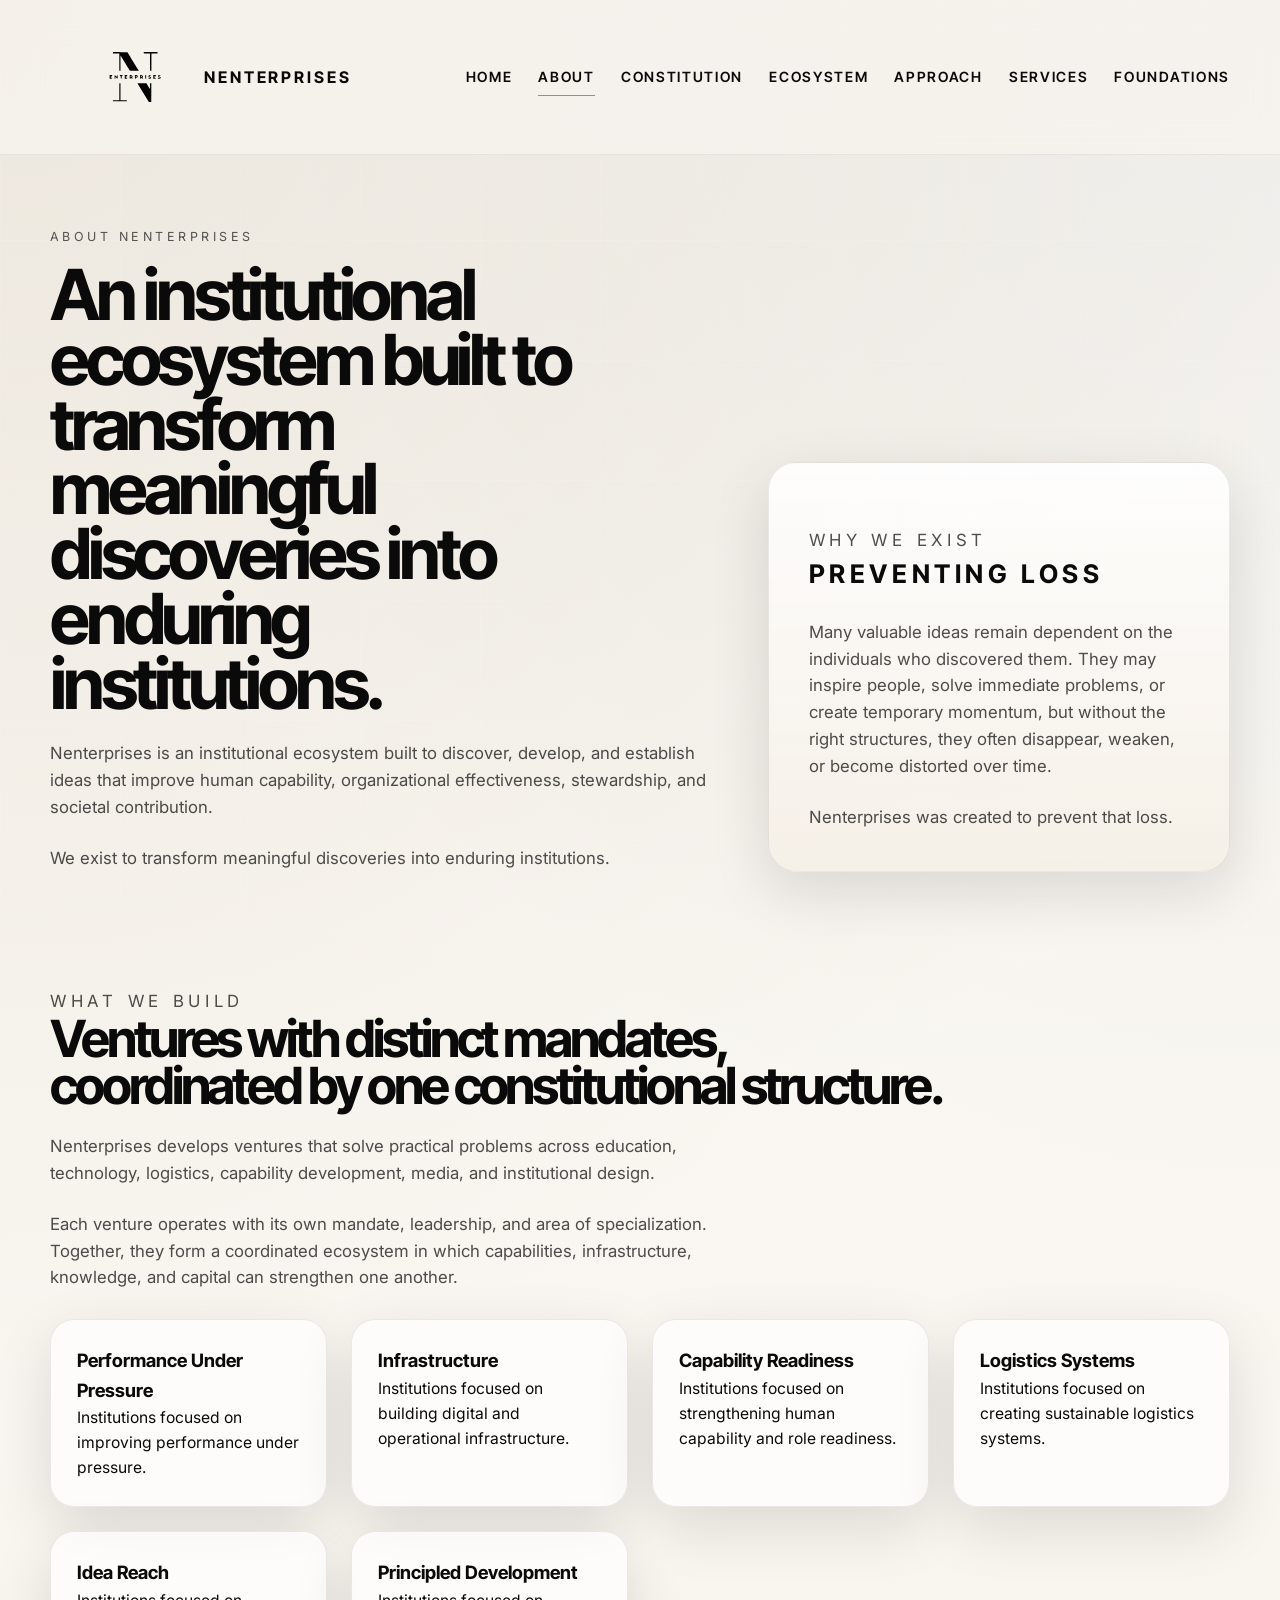
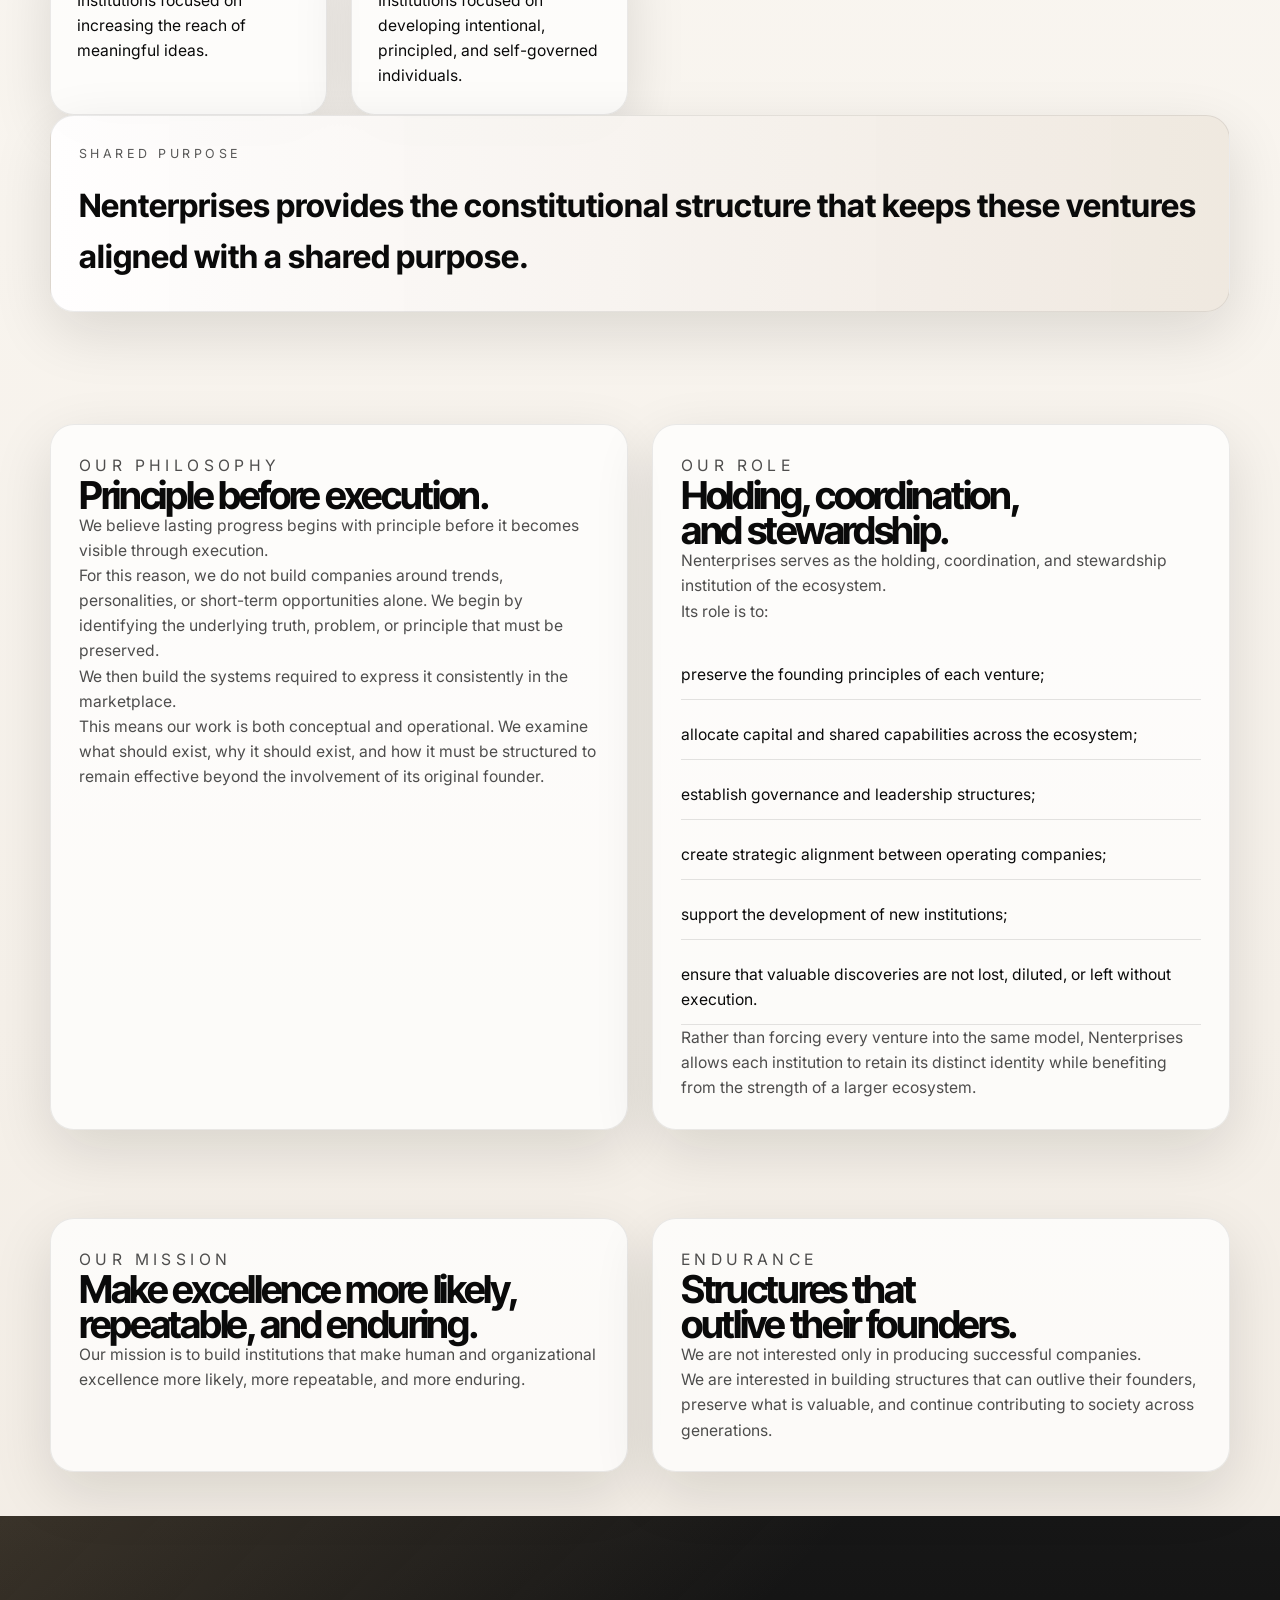
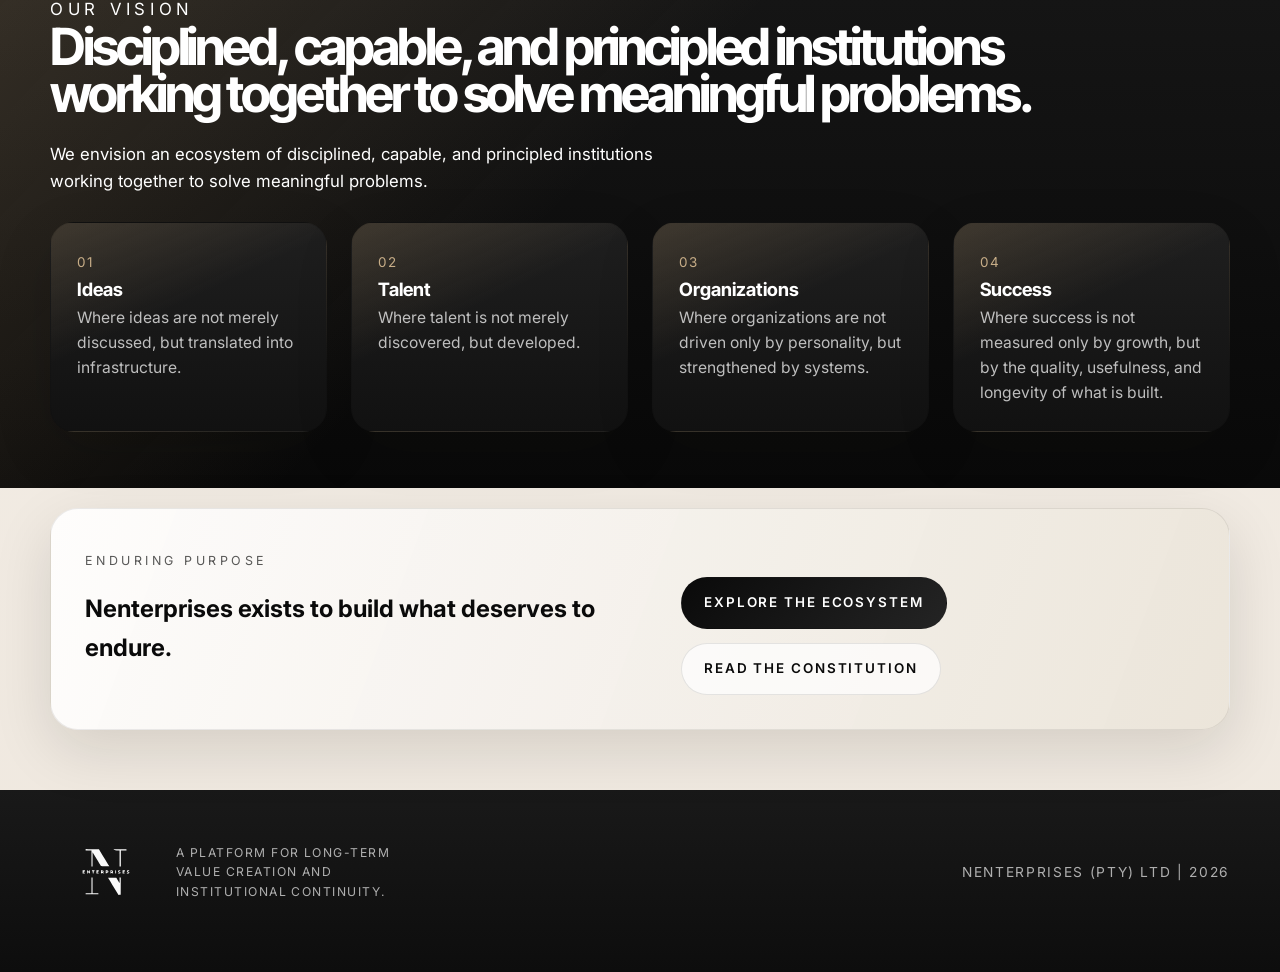
==== about/index.html @ 34edd6f9 "Add About page for Nenterprises" ====
<!DOCTYPE html>
<html lang="en">
<head>
  <meta charset="UTF-8">
  <meta name="viewport" content="width=device-width, initial-scale=1.0">
  <title>About Nenterprises | Building What Deserves to Endure</title>
  <meta
    name="description"
    content="Learn how Nenterprises discovers, develops, and establishes ideas into enduring institutions that strengthen human capability, stewardship, and societal contribution."
  >
  <link rel="canonical" href="https://nenterprises.co.za/about/">
  <link rel="stylesheet" href="../styles.css">
</head>
<body>
  <header class="site-header">
    <div class="container header-shell">
      <a class="brand-lockup" href="../" aria-label="Nenterprises home">
        <img class="brand-mark brand-mark-header" src="../assets/logo-showcase.svg" alt="" aria-hidden="true">
        <span class="brand-wordmark" aria-hidden="true">NENTERPRISES</span>
      </a>

      <button class="nav-toggle" type="button" aria-expanded="false" aria-controls="site-nav" aria-label="Toggle navigation">
        <span></span>
        <span></span>
      </button>

      <nav class="site-nav" id="site-nav" aria-label="Primary">
        <a href="../">Home</a>
        <a aria-current="page" href="./">About</a>
        <a href="../constitution/">Constitution</a>
        <a href="../ecosystem/">Ecosystem</a>
        <a href="../approach/">Approach</a>
        <a href="../services/">Services</a>
        <a href="../documents/">Foundations</a>
      </nav>
    </div>
  </header>

  <main id="main">
    <section class="page-hero">
      <div class="container page-hero-shell">
        <div data-reveal>
          <p class="eyebrow">About Nenterprises</p>
          <h1 class="page-title">An institutional ecosystem built to transform meaningful discoveries into enduring institutions.</h1>
          <p class="page-summary">
            Nenterprises is an institutional ecosystem built to discover, develop, and establish
            ideas that improve human capability, organizational effectiveness, stewardship, and
            societal contribution.
          </p>
          <p class="page-summary">We exist to transform meaningful discoveries into enduring institutions.</p>
        </div>
        <div class="page-aside" data-reveal>
          <p class="panel-label">Why We Exist</p>
          <h2>Preventing loss</h2>
          <p>
            Many valuable ideas remain dependent on the individuals who discovered them. They may
            inspire people, solve immediate problems, or create temporary momentum, but without the
            right structures, they often disappear, weaken, or become distorted over time.
          </p>
          <p>Nenterprises was created to prevent that loss.</p>
        </div>
      </div>
    </section>

    <section class="content-section">
      <div class="container">
        <div class="section-heading" data-reveal>
          <p class="eyebrow">What We Build</p>
          <h2>Ventures with distinct mandates, coordinated by one constitutional structure.</h2>
          <p>
            Nenterprises develops ventures that solve practical problems across education,
            technology, logistics, capability development, media, and institutional design.
          </p>
          <p>
            Each venture operates with its own mandate, leadership, and area of specialization.
            Together, they form a coordinated ecosystem in which capabilities, infrastructure,
            knowledge, and capital can strengthen one another.
          </p>
        </div>

        <div class="feature-grid">
          <article class="feature-card" data-reveal>
            <h3>Performance Under Pressure</h3>
            <p>Institutions focused on improving performance under pressure.</p>
          </article>
          <article class="feature-card" data-reveal>
            <h3>Infrastructure</h3>
            <p>Institutions focused on building digital and operational infrastructure.</p>
          </article>
          <article class="feature-card" data-reveal>
            <h3>Capability Readiness</h3>
            <p>Institutions focused on strengthening human capability and role readiness.</p>
          </article>
          <article class="feature-card" data-reveal>
            <h3>Logistics Systems</h3>
            <p>Institutions focused on creating sustainable logistics systems.</p>
          </article>
          <article class="feature-card" data-reveal>
            <h3>Idea Reach</h3>
            <p>Institutions focused on increasing the reach of meaningful ideas.</p>
          </article>
          <article class="feature-card" data-reveal>
            <h3>Principled Development</h3>
            <p>Institutions focused on developing intentional, principled, and self-governed individuals.</p>
          </article>
        </div>

        <div class="parent-card" data-reveal>
          <p class="parent-label">Shared Purpose</p>
          <h3>Nenterprises provides the constitutional structure that keeps these ventures aligned with a shared purpose.</h3>
        </div>
      </div>
    </section>

    <section class="content-section">
      <div class="container two-column-copy">
        <article class="copy-card" data-reveal>
          <p class="eyebrow">Our Philosophy</p>
          <h2>Principle before execution.</h2>
          <p>
            We believe lasting progress begins with principle before it becomes visible through
            execution.
          </p>
          <p>
            For this reason, we do not build companies around trends, personalities, or short-term
            opportunities alone. We begin by identifying the underlying truth, problem, or
            principle that must be preserved.
          </p>
          <p>We then build the systems required to express it consistently in the marketplace.</p>
          <p>
            This means our work is both conceptual and operational. We examine what should exist,
            why it should exist, and how it must be structured to remain effective beyond the
            involvement of its original founder.
          </p>
        </article>

        <article class="copy-card" data-reveal>
          <p class="eyebrow">Our Role</p>
          <h2>Holding, coordination, and stewardship.</h2>
          <p>Nenterprises serves as the holding, coordination, and stewardship institution of the ecosystem.</p>
          <p>Its role is to:</p>
          <ul class="signal-list">
            <li>preserve the founding principles of each venture;</li>
            <li>allocate capital and shared capabilities across the ecosystem;</li>
            <li>establish governance and leadership structures;</li>
            <li>create strategic alignment between operating companies;</li>
            <li>support the development of new institutions;</li>
            <li>ensure that valuable discoveries are not lost, diluted, or left without execution.</li>
          </ul>
          <p>
            Rather than forcing every venture into the same model, Nenterprises allows each
            institution to retain its distinct identity while benefiting from the strength of a
            larger ecosystem.
          </p>
        </article>
      </div>
    </section>

    <section class="content-section">
      <div class="container two-column-copy">
        <article class="copy-card" data-reveal>
          <p class="eyebrow">Our Mission</p>
          <h2>Make excellence more likely, repeatable, and enduring.</h2>
          <p>
            Our mission is to build institutions that make human and organizational excellence more
            likely, more repeatable, and more enduring.
          </p>
        </article>

        <article class="copy-card" data-reveal>
          <p class="eyebrow">Endurance</p>
          <h2>Structures that outlive their founders.</h2>
          <p>We are not interested only in producing successful companies.</p>
          <p>
            We are interested in building structures that can outlive their founders, preserve what
            is valuable, and continue contributing to society across generations.
          </p>
        </article>
      </div>
    </section>

    <section class="content-section dark-section">
      <div class="container">
        <div class="section-heading light-heading" data-reveal>
          <p class="eyebrow">Our Vision</p>
          <h2>Disciplined, capable, and principled institutions working together to solve meaningful problems.</h2>
          <p>
            We envision an ecosystem of disciplined, capable, and principled institutions working
            together to solve meaningful problems.
          </p>
        </div>

        <div class="timeline-grid">
          <article class="timeline-card" data-reveal>
            <span>01</span>
            <h3>Ideas</h3>
            <p>Where ideas are not merely discussed, but translated into infrastructure.</p>
          </article>
          <article class="timeline-card" data-reveal>
            <span>02</span>
            <h3>Talent</h3>
            <p>Where talent is not merely discovered, but developed.</p>
          </article>
          <article class="timeline-card" data-reveal>
            <span>03</span>
            <h3>Organizations</h3>
            <p>Where organizations are not driven only by personality, but strengthened by systems.</p>
          </article>
          <article class="timeline-card" data-reveal>
            <span>04</span>
            <h3>Success</h3>
            <p>Where success is not measured only by growth, but by the quality, usefulness, and longevity of what is built.</p>
          </article>
        </div>
      </div>
    </section>

    <section class="cta-band">
      <div class="container cta-band-shell" data-reveal>
        <div>
          <p class="eyebrow">Enduring Purpose</p>
          <h2>Nenterprises exists to build what deserves to endure.</h2>
        </div>
        <div class="hero-actions">
          <a class="button button-dark" href="../ecosystem/">Explore the ecosystem</a>
          <a class="button button-light" href="../constitution/">Read the constitution</a>
        </div>
      </div>
    </section>
  </main>

  <footer class="site-footer">
    <div class="container footer-shell">
      <div class="footer-brand">
        <img class="brand-mark footer-mark" src="../assets/logo-showcase.svg" alt="" aria-hidden="true">
        <div>
          <small>A platform for long-term value creation and institutional continuity.</small>
        </div>
      </div>
      <p class="footer-meta">Nenterprises (Pty) Ltd | <span id="year"></span></p>
    </div>
  </footer>

  <script src="../script.js"></script>
</body>
</html>
---- styles.css ----
@import url("https://fonts.googleapis.com/css2?family=Inter:wght@400;500;600;700;800&family=Inter+Tight:wght@500;600;700;800&display=swap");

:root {
  --ink: #0a0a0a;
  --paper: #f8f4ee;
  --stone: #e7e1d6;
  --cloud: #f2ede6;
  --graphite: #242424;
  --bronze: #a78b63;
  --bronze-soft: #c7ad87;
  --line: rgba(10, 10, 10, 0.11);
  --shadow: 0 20px 60px rgba(17, 14, 8, 0.12);
  --max-width: 1180px;
  --radius: 28px;
}

* {
  box-sizing: border-box;
}

html {
  scroll-behavior: smooth;
}

body {
  margin: 0;
  color: var(--ink);
  background:
    radial-gradient(circle at top left, rgba(167, 139, 99, 0.18), transparent 32%),
    radial-gradient(circle at top right, rgba(10, 10, 10, 0.05), transparent 28%),
    linear-gradient(180deg, #fcfbf8 0%, var(--paper) 44%, #efe8df 100%);
  font-family: "Inter", "Segoe UI", sans-serif;
  line-height: 1.6;
}

body::before {
  position: fixed;
  inset: 0;
  background-image:
    linear-gradient(rgba(255, 255, 255, 0.34) 1px, transparent 1px),
    linear-gradient(90deg, rgba(255, 255, 255, 0.28) 1px, transparent 1px);
  background-size: 120px 120px;
  content: "";
  pointer-events: none;
  opacity: 0.35;
  z-index: -1;
}

a {
  color: inherit;
  text-decoration: none;
}

img,
svg {
  display: block;
  max-width: 100%;
}

button {
  font: inherit;
}

.container {
  width: min(calc(100% - 40px), var(--max-width));
  margin: 0 auto;
}

.eyebrow,
.panel-label,
.note-kicker,
.parent-label {
  margin: 0 0 16px;
  color: rgba(10, 10, 10, 0.68);
  font-size: 0.78rem;
  letter-spacing: 0.28em;
  text-transform: uppercase;
}

.site-header {
  position: sticky;
  top: 0;
  z-index: 20;
  padding: 18px 0;
  backdrop-filter: blur(18px);
  background: rgba(248, 244, 238, 0.76);
  border-bottom: 1px solid rgba(10, 10, 10, 0.06);
}

.header-shell {
  display: flex;
  align-items: center;
  justify-content: space-between;
  gap: 24px;
}

.brand-lockup {
  display: inline-flex;
  align-items: center;
  gap: 12px;
  margin-left: 24px;
  min-width: 0;
}

.brand-mark {
  display: block;
  width: 172px;
  height: auto;
  object-fit: contain;
  flex: 0 0 auto;
}

.brand-mark-header {
  width: 118px;
  max-width: min(28vw, 118px);
}

.brand-wordmark {
  font-family: "Inter Tight", "Inter", sans-serif;
  font-size: 1rem;
  font-weight: 700;
  letter-spacing: 0.18em;
  line-height: 1;
  white-space: nowrap;
}

.brand-mark.large {
  width: 186px;
  height: auto;
}

.brand-mark-hero,
.footer-mark {
  filter: brightness(0) invert(1);
}

.brand-mark-hero {
  opacity: 0.96;
}

.nav-toggle {
  display: none;
  place-items: center;
  gap: 6px;
  width: 50px;
  height: 50px;
  padding: 0;
  background: rgba(10, 10, 10, 0.04);
  border: 1px solid rgba(10, 10, 10, 0.09);
  border-radius: 16px;
}

.nav-toggle span {
  display: block;
  width: 18px;
  height: 1.5px;
  background: var(--ink);
  transition: transform 0.25s ease, opacity 0.25s ease;
}

.site-nav {
  display: flex;
  align-items: center;
  gap: 26px;
}

.site-nav a {
  position: relative;
  padding: 8px 0;
  font-family: "Inter Tight", "Inter", sans-serif;
  font-size: 0.88rem;
  font-weight: 600;
  letter-spacing: 0.12em;
  text-transform: uppercase;
}

.site-nav a::after {
  position: absolute;
  right: 0;
  bottom: 0;
  left: 0;
  height: 1px;
  background: var(--bronze);
  transform: scaleX(0);
  transform-origin: left;
  transition: transform 0.25s ease;
  content: "";
}

.site-nav a[aria-current="page"]::after,
.site-nav a:hover::after,
.site-nav a:focus-visible::after {
  transform: scaleX(1);
}

.hero,
.page-hero {
  padding: 72px 0 48px;
}

.hero-grid,
.manifesto-grid,
.split-grid,
.documents-shell,
.page-hero-shell,
.two-column-copy,
.feature-grid,
.principle-grid,
.site-map-grid,
.entity-grid,
.article-grid,
.document-grid,
.timeline-grid {
  display: grid;
  gap: 24px;
}

.hero-grid {
  grid-template-columns: 1.15fr 0.85fr;
  align-items: stretch;
}

.page-hero-shell {
  grid-template-columns: 1.2fr 0.8fr;
  align-items: end;
}

.hero-copy,
.hero-panel-frame,
.manifesto-copy,
.manifesto-notes article,
.standards-column,
.parent-card,
.entity-card,
.document-card,
.page-aside,
.feature-card,
.principle-card,
.map-card,
.copy-card,
.timeline-card,
.article-card,
.not-found-card {
  border: 1px solid rgba(10, 10, 10, 0.08);
  box-shadow: var(--shadow);
}

.hero-copy,
.manifesto-copy,
.page-aside,
.copy-card,
.not-found-card {
  padding: 40px;
  border-radius: var(--radius);
  background: linear-gradient(180deg, rgba(255, 255, 255, 0.88), rgba(245, 239, 230, 0.94));
}

.hero-copy h1,
.section-heading h2,
.manifesto-copy h2,
.standards-column h2,
.documents-shell h2,
.page-title,
.copy-card h2,
.principle-card h2 {
  margin: 0;
  font-family: "Inter Tight", "Inter", sans-serif;
  font-size: clamp(2.35rem, 5.5vw, 4.8rem);
  font-weight: 700;
  line-height: 0.92;
  letter-spacing: -0.06em;
  text-wrap: balance;
}

.page-title {
  max-width: 12ch;
}

.hero-summary,
.section-heading p,
.manifesto-copy p,
.standards-column p,
.documents-shell p,
.page-summary,
.page-aside p,
.copy-card p,
.principle-card p,
.document-card p {
  max-width: 60ch;
  margin: 24px 0 0;
  color: rgba(10, 10, 10, 0.72);
  font-size: 1.05rem;
}

.hero-copy h1 {
  max-width: 9ch;
}

.page-summary {
  max-width: 62ch;
}

.hero-actions {
  display: flex;
  flex-wrap: wrap;
  gap: 14px;
  margin-top: 34px;
}

.button {
  display: inline-flex;
  align-items: center;
  justify-content: center;
  min-height: 52px;
  padding: 0 22px;
  border-radius: 999px;
  border: 1px solid transparent;
  font-size: 0.84rem;
  font-weight: 600;
  letter-spacing: 0.14em;
  text-transform: uppercase;
  transition: transform 0.25s ease, background 0.25s ease, color 0.25s ease, border-color 0.25s ease;
}

.button:hover,
.button:focus-visible {
  transform: translateY(-2px);
}

.button-dark {
  color: #fff;
  background: linear-gradient(135deg, var(--ink), var(--graphite));
}

.button-light {
  color: var(--ink);
  background: rgba(255, 255, 255, 0.7);
  border-color: rgba(10, 10, 10, 0.1);
}

.hero-metrics {
  display: grid;
  grid-template-columns: repeat(3, minmax(0, 1fr));
  gap: 16px;
  margin: 42px 0 0;
}

.hero-metrics div {
  padding-top: 18px;
  border-top: 1px solid rgba(10, 10, 10, 0.12);
}

.hero-metrics dt {
  font-size: 2rem;
  font-weight: 700;
  letter-spacing: -0.04em;
}

.hero-metrics dd {
  margin: 6px 0 0;
  color: rgba(10, 10, 10, 0.66);
  font-size: 0.88rem;
  text-transform: uppercase;
  letter-spacing: 0.12em;
}

.hero-panel-frame,
.dark-section {
  color: #fff;
  background:
    linear-gradient(135deg, rgba(167, 139, 99, 0.24), transparent 46%),
    linear-gradient(180deg, #171717 0%, #090909 100%);
}

.hero-panel-frame {
  position: relative;
  height: 100%;
  padding: 34px;
  border-radius: var(--radius);
  overflow: hidden;
}

.hero-panel-frame .panel-label {
  position: relative;
  z-index: 1;
  display: inline-flex;
  align-items: center;
  padding: 8px 14px;
  border: 1px solid rgba(255, 255, 255, 0.12);
  border-radius: 999px;
  background: rgba(255, 255, 255, 0.06);
  color: rgba(255, 255, 255, 0.78);
  font-size: 0.72rem;
  font-weight: 700;
  letter-spacing: 0.22em;
  backdrop-filter: blur(10px);
}

.hero-panel-frame::before,
.hero-panel-frame::after {
  position: absolute;
  content: "";
  inset: auto -18% -8% auto;
  width: 220px;
  height: 220px;
  border: 1px solid rgba(255, 255, 255, 0.12);
  transform: rotate(28deg);
}

.hero-panel-frame::after {
  inset: 10% auto auto -10%;
  width: 180px;
  height: 180px;
  border-color: rgba(255, 255, 255, 0.08);
}

.hero-panel-mark {
  display: grid;
  gap: 18px;
  align-items: center;
  justify-items: start;
}

.page-aside h2,
.parent-card h3,
.copy-card h2 {
  margin: 0;
}

.page-aside h2 {
  font-family: "Inter Tight", "Inter", sans-serif;
  font-size: 1.6rem;
  font-weight: 700;
  letter-spacing: 0.18em;
  text-transform: uppercase;
}

.hero-panel-copy {
  max-width: 27ch;
}

.hero-panel-copy p,
.panel-principles p,
.dark-section p,
.light-heading p,
.entity-card.dark p,
.entity-card.dark .entity-meta,
.timeline-card p {
  color: rgba(255, 255, 255, 0.72);
}

.panel-principles {
  display: grid;
  gap: 14px;
  margin-top: 28px;
}

.panel-principles article {
  display: grid;
  grid-template-columns: auto 1fr;
  gap: 8px 14px;
  padding: 16px 0;
  border-top: 1px solid rgba(255, 255, 255, 0.12);
}

.panel-principles span,
.map-card span,
.article-card span,
.timeline-card span {
  color: var(--bronze-soft);
  font-size: 0.84rem;
  letter-spacing: 0.18em;
  text-transform: uppercase;
}

.panel-principles h3,
.feature-card h3,
.map-card h3,
.entity-card h3,
.timeline-card h3,
.article-card h3 {
  margin: 0;
  font-family: "Inter Tight", "Inter", sans-serif;
  font-weight: 700;
  font-size: 1.15rem;
}

.panel-principles p,
.manifesto-notes p,
.signal-list li,
.feature-card p,
.map-card p,
.entity-card p,
.copy-card p,
.timeline-card p,
.article-card p {
  margin: 0;
  font-size: 0.98rem;
}

.content-section {
  padding: 44px 0;
}

.dark-section {
  padding: 56px 0;
}

.manifesto-grid {
  grid-template-columns: 1.05fr 0.95fr;
  align-items: start;
}

.manifesto-copy h2 {
  font-size: clamp(2.2rem, 4vw, 3.7rem);
}

.manifesto-notes {
  display: grid;
  gap: 18px;
}

.manifesto-notes article {
  padding: 26px;
  border-radius: 24px;
  background: rgba(255, 255, 255, 0.58);
}

.section-heading {
  margin-bottom: 28px;
}

.section-heading h2 {
  font-size: clamp(2.1rem, 4vw, 4rem);
}

.light-heading h2,
.light-heading p,
.dark-section .eyebrow {
  color: #fff;
}

.black-heading h2,
.black-heading p {
  color: #0a0a0a;
}

.site-map-grid,
.feature-grid {
  grid-template-columns: repeat(4, minmax(0, 1fr));
}

.map-card,
.feature-card,
.article-card,
.timeline-card {
  padding: 26px;
  border-radius: 24px;
  background: rgba(255, 255, 255, 0.7);
}

.map-card {
  transition: transform 0.25s ease, border-color 0.25s ease;
}

.map-card:hover,
.map-card:focus-visible,
.document-card:hover,
.document-card:focus-visible {
  transform: translateY(-4px);
  border-color: rgba(167, 139, 99, 0.34);
}

.split-grid {
  grid-template-columns: repeat(2, minmax(0, 1fr));
}

.standards-column {
  padding: 34px;
  border-radius: var(--radius);
  background: rgba(255, 255, 255, 0.7);
}

.standards-column.positive {
  color: #fff;
  background:
    linear-gradient(160deg, rgba(167, 139, 99, 0.18), transparent 44%),
    linear-gradient(180deg, var(--graphite), #111);
}

.standards-column.positive .eyebrow,
.standards-column.positive p,
.standards-column.positive li,
.standards-column.positive h2 {
  color: inherit;
}

.signal-list {
  display: grid;
  gap: 10px;
  padding: 0;
  margin: 26px 0 0;
  list-style: none;
}

.signal-list li {
  padding: 12px 0;
  border-bottom: 1px solid var(--line);
}

.standards-column.positive .signal-list li {
  border-color: rgba(255, 255, 255, 0.12);
}

.cta-band {
  padding: 20px 0 60px;
}

.cta-band-shell,
.documents-shell {
  display: grid;
  grid-template-columns: 1.05fr 0.95fr;
  gap: 28px;
  align-items: center;
  padding: 34px;
  border-radius: var(--radius);
  background:
    linear-gradient(110deg, rgba(255, 255, 255, 0.9), rgba(235, 228, 217, 0.92));
  border: 1px solid rgba(10, 10, 10, 0.08);
  box-shadow: var(--shadow);
}

.parent-card,
.entity-card,
.copy-card,
.principle-card {
  padding: 28px;
  border-radius: 24px;
  background: rgba(255, 255, 255, 0.72);
}

.parent-card {
  margin-bottom: 24px;
  background: linear-gradient(90deg, rgba(255, 255, 255, 0.9), rgba(238, 231, 222, 0.92));
}

.parent-card h3 {
  font-size: 2rem;
  font-family: "Inter Tight", "Inter", sans-serif;
  font-weight: 700;
}

.entity-grid,
.article-grid {
  grid-template-columns: repeat(3, minmax(0, 1fr));
}

.entity-card.dark,
.article-card.dark,
.timeline-card {
  color: #fff;
  background:
    linear-gradient(155deg, rgba(167, 139, 99, 0.24), transparent 42%),
    linear-gradient(180deg, #1f1f1f, #111111);
}

.entity-meta {
  margin: 0 0 10px;
  color: rgba(10, 10, 10, 0.56);
  font-size: 0.76rem;
  font-weight: 600;
  letter-spacing: 0.16em;
  text-transform: uppercase;
}

.entity-link {
  display: inline-flex;
  margin-top: 14px;
  font-size: 0.78rem;
  font-weight: 600;
  letter-spacing: 0.12em;
  text-transform: uppercase;
  padding-bottom: 2px;
  border-bottom: 1px solid currentColor;
}

.entity-card.dark .entity-link {
  color: rgba(255, 255, 255, 0.88);
}

.two-column-copy,
.principle-grid {
  grid-template-columns: repeat(2, minmax(0, 1fr));
}

.principle-card h2,
.copy-card h2 {
  font-size: clamp(1.9rem, 3vw, 3rem);
}

.document-grid {
  grid-template-columns: repeat(2, minmax(0, 1fr));
}

.document-card {
  padding: 26px;
  border-radius: 22px;
  background: rgba(255, 255, 255, 0.8);
  transition: transform 0.25s ease, border-color 0.25s ease;
}

.document-card span {
  display: block;
  margin-bottom: 8px;
  color: rgba(10, 10, 10, 0.56);
  font-size: 0.72rem;
  letter-spacing: 0.2em;
  text-transform: uppercase;
}

.document-card strong {
  display: block;
  font-size: 1rem;
}

.section-actions {
  margin-top: 26px;
}

.studio-page {
  padding-top: 16px;
}

.studio-shell {
  display: grid;
  grid-template-columns: 360px minmax(0, 1fr);
  gap: 24px;
  align-items: start;
}

.studio-sidebar,
.studio-workspace {
  display: grid;
  gap: 24px;
}

.studio-panel {
  padding: 28px;
  border-radius: 24px;
  border: 1px solid rgba(10, 10, 10, 0.08);
  background: rgba(255, 255, 255, 0.78);
  box-shadow: var(--shadow);
}

.studio-panel-head {
  margin-bottom: 20px;
}

.studio-panel-head h2 {
  margin: 0;
  font-family: "Inter Tight", "Inter", sans-serif;
  font-size: 1.35rem;
  font-weight: 700;
}

.studio-field-grid,
.studio-field-grid.compact {
  display: grid;
  gap: 14px;
}

.studio-field-grid.compact {
  grid-template-columns: repeat(2, minmax(0, 1fr));
}

.studio-field {
  display: grid;
  gap: 8px;
}

.studio-field span {
  font-size: 0.74rem;
  font-weight: 700;
  letter-spacing: 0.16em;
  text-transform: uppercase;
  color: rgba(10, 10, 10, 0.62);
}

.studio-field input,
.studio-field textarea {
  width: 100%;
  padding: 14px 16px;
  border: 1px solid rgba(10, 10, 10, 0.12);
  border-radius: 16px;
  background: rgba(250, 247, 242, 0.95);
  color: var(--ink);
  font: inherit;
  resize: vertical;
}

.studio-field input:focus,
.studio-field textarea:focus,
.rich-editor:focus {
  outline: 2px solid rgba(167, 139, 99, 0.45);
  outline-offset: 2px;
}

.studio-actions {
  display: flex;
  flex-wrap: wrap;
  gap: 12px;
}

.share-link-row {
  margin-bottom: 14px;
}

.share-field input[readonly] {
  color: rgba(10, 10, 10, 0.66);
}

.studio-status {
  min-height: 1.3em;
  margin: 0 0 14px;
  color: rgba(10, 10, 10, 0.58);
  font-size: 0.86rem;
}

.studio-mode-banner {
  display: none;
  border-bottom: 1px solid rgba(10, 10, 10, 0.08);
  background: rgba(10, 10, 10, 0.92);
  color: #fff;
}

.studio-mode-banner-shell {
  display: flex;
  align-items: center;
  justify-content: space-between;
  gap: 16px;
  padding: 12px 0;
}

.studio-mode-banner p {
  margin: 0;
  font-size: 0.8rem;
  font-weight: 700;
  letter-spacing: 0.16em;
  text-transform: uppercase;
}

.studio-action {
  min-height: 48px;
}

.editor-toolbar {
  display: flex;
  flex-wrap: wrap;
  gap: 10px;
  margin-bottom: 16px;
}

.toolbar-button {
  min-height: 40px;
  padding: 0 14px;
  border: 1px solid rgba(10, 10, 10, 0.12);
  border-radius: 999px;
  background: rgba(255, 255, 255, 0.88);
  font-size: 0.8rem;
  font-weight: 600;
  letter-spacing: 0.08em;
  text-transform: uppercase;
  cursor: pointer;
}

.toolbar-button:hover,
.toolbar-button:focus-visible {
  border-color: rgba(167, 139, 99, 0.45);
}

.rich-editor {
  min-height: 420px;
  padding: 22px;
  border: 1px solid rgba(10, 10, 10, 0.12);
  border-radius: 20px;
  background: linear-gradient(180deg, rgba(255, 255, 255, 0.95), rgba(247, 242, 235, 0.92));
  overflow: auto;
}

.rich-editor:empty::before {
  content: "Paste HTML or write content here...";
  color: rgba(10, 10, 10, 0.4);
}

.studio-preview-shell {
  padding: 18px;
  border-radius: 24px;
  background:
    linear-gradient(180deg, rgba(17, 17, 17, 0.04), transparent 24%),
    linear-gradient(180deg, rgba(255, 255, 255, 0.92), rgba(241, 234, 224, 0.96));
  border: 1px solid rgba(10, 10, 10, 0.08);
}

.preview-actions {
  margin-bottom: 16px;
}

.doc-preview {
  width: min(100%, 840px);
  min-height: 1080px;
  margin: 0 auto;
  padding: 54px 56px 42px;
  background: #fffdf9;
  color: var(--ink);
  border-radius: 8px;
  box-shadow: 0 26px 60px rgba(13, 11, 8, 0.12);
}

.doc-preview-header,
.doc-preview-intro,
.doc-preview-footer {
  display: grid;
  gap: 18px;
}

.doc-preview-header {
  grid-template-columns: minmax(0, 1fr) auto;
  align-items: start;
  padding-bottom: 26px;
  border-bottom: 1px solid rgba(10, 10, 10, 0.1);
}

.doc-preview-logo {
  width: 220px;
  max-width: 100%;
}

.doc-preview-meta {
  display: grid;
  gap: 4px;
  justify-items: end;
}

.doc-preview-meta p,
.doc-preview-kicker,
.doc-preview-footer p {
  margin: 0;
  font-size: 0.72rem;
  font-weight: 700;
  letter-spacing: 0.18em;
  text-transform: uppercase;
}

.doc-preview-kicker {
  color: rgba(10, 10, 10, 0.56);
}

.doc-preview-intro {
  padding: 34px 0 22px;
}

.doc-preview-title {
  margin: 0;
  font-family: "Inter Tight", "Inter", sans-serif;
  font-size: clamp(2.4rem, 4vw, 3.6rem);
  font-weight: 700;
  line-height: 0.95;
  letter-spacing: -0.06em;
}

.doc-preview-subtitle {
  margin: 0;
  max-width: 58ch;
  color: rgba(10, 10, 10, 0.72);
  font-size: 1.05rem;
}

.doc-preview-body {
  padding: 12px 0 34px;
}

.doc-preview-footer {
  padding-top: 20px;
  border-top: 1px solid rgba(10, 10, 10, 0.1);
}

body.studio-preview-mode .page-hero,
body.studio-preview-mode .studio-sidebar,
body.studio-preview-mode .studio-workspace > .studio-panel:first-child,
body.studio-preview-mode .preview-actions,
body.studio-preview-mode .share-link-row,
body.studio-preview-mode .studio-status {
  display: none;
}

body.studio-preview-mode .studio-mode-banner {
  display: block;
}

body.studio-preview-mode .studio-shell {
  grid-template-columns: 1fr;
}

body.studio-preview-mode .studio-panel,
body.studio-preview-mode .studio-preview-shell {
  padding: 0;
  border: 0;
  box-shadow: none;
  background: transparent;
}

body.studio-preview-mode .doc-preview {
  min-height: auto;
}

.nenterprises-prose,
.rich-editor {
  color: var(--ink);
}

.nenterprises-prose h1,
.nenterprises-prose h2,
.nenterprises-prose h3,
.rich-editor h1,
.rich-editor h2,
.rich-editor h3 {
  margin: 1.1em 0 0.45em;
  font-family: "Inter Tight", "Inter", sans-serif;
  font-weight: 700;
  line-height: 0.98;
  letter-spacing: -0.04em;
}

.nenterprises-prose h1,
.rich-editor h1 {
  font-size: 2.1rem;
}

.nenterprises-prose h2,
.rich-editor h2 {
  font-size: 1.55rem;
}

.nenterprises-prose h3,
.rich-editor h3 {
  font-size: 1.2rem;
}

.nenterprises-prose p,
.nenterprises-prose li,
.nenterprises-prose blockquote,
.rich-editor p,
.rich-editor li,
.rich-editor blockquote {
  font-size: 1rem;
  line-height: 1.8;
}

.nenterprises-prose p,
.rich-editor p {
  margin: 0 0 1rem;
}

.nenterprises-prose ul,
.nenterprises-prose ol,
.rich-editor ul,
.rich-editor ol {
  margin: 0 0 1rem;
  padding-left: 1.4rem;
}

.nenterprises-prose blockquote,
.rich-editor blockquote {
  margin: 1.5rem 0;
  padding: 0.25rem 0 0.25rem 1.2rem;
  border-left: 2px solid var(--bronze);
  color: rgba(10, 10, 10, 0.72);
}

.nenterprises-prose a,
.rich-editor a {
  color: inherit;
  text-decoration: underline;
  text-decoration-color: rgba(167, 139, 99, 0.7);
  text-underline-offset: 3px;
}

.ecosystem-map {
  display: grid;
  gap: 20px;
}

.map-parent-node,
.map-lane {
  position: relative;
  padding: 24px;
  border-radius: 22px;
  border: 1px solid rgba(10, 10, 10, 0.1);
  box-shadow: var(--shadow);
}

.map-parent-node {
  background: linear-gradient(90deg, rgba(255, 255, 255, 0.9), rgba(238, 231, 222, 0.92));
}

.map-parent-node::after {
  content: "";
  position: absolute;
  left: 50%;
  bottom: -20px;
  width: 1px;
  height: 20px;
  background: rgba(10, 10, 10, 0.18);
}

.map-lanes {
  display: grid;
  grid-template-columns: repeat(2, minmax(0, 1fr));
  gap: 20px;
}

.map-lane {
  background: rgba(255, 255, 255, 0.78);
}

.map-lane::before {
  content: "";
  position: absolute;
  top: -20px;
  left: 50%;
  width: 1px;
  height: 20px;
  background: rgba(10, 10, 10, 0.18);
}

.map-lane-dark {
  color: #fff;
  background:
    linear-gradient(155deg, rgba(167, 139, 99, 0.24), transparent 42%),
    linear-gradient(180deg, #1f1f1f, #111111);
}

.map-lane-dark .map-node-label,
.map-lane-dark li {
  color: rgba(255, 255, 255, 0.8);
}

.map-node-label {
  margin: 0 0 10px;
  font-size: 0.72rem;
  font-weight: 600;
  letter-spacing: 0.16em;
  text-transform: uppercase;
  color: rgba(10, 10, 10, 0.56);
}

.map-parent-node h3,
.map-lane h3 {
  margin: 0;
  font-family: "Inter Tight", "Inter", sans-serif;
  font-size: 1.25rem;
  font-weight: 700;
}

.map-parent-node p {
  margin: 10px 0 0;
  color: rgba(10, 10, 10, 0.72);
}

.map-lane ul {
  margin: 0;
  padding-left: 18px;
  display: grid;
  gap: 8px;
}

.timeline-grid {
  grid-template-columns: repeat(4, minmax(0, 1fr));
}

.not-found-shell {
  min-height: 100vh;
  display: grid;
  place-items: center;
  padding: 32px 20px;
}

.not-found-card {
  width: min(100%, 760px);
}

.site-footer {
  padding: 28px 0 46px;
  color: #fff;
  background: linear-gradient(180deg, #191919, #0d0d0d);
}

.footer-shell {
  display: flex;
  align-items: center;
  justify-content: space-between;
  gap: 24px;
}

.footer-brand {
  display: flex;
  align-items: center;
  gap: 18px;
}

.footer-mark {
  width: 108px;
  opacity: 0.98;
}

.footer-brand small {
  display: block;
  max-width: 28ch;
  color: rgba(255, 255, 255, 0.66);
  font-size: 0.76rem;
  letter-spacing: 0.12em;
  text-transform: uppercase;
}

.footer-meta {
  color: rgba(255, 255, 255, 0.66);
  font-size: 0.86rem;
  letter-spacing: 0.12em;
  text-transform: uppercase;
}

[data-reveal] {
  opacity: 0;
  transform: translateY(24px);
  transition: opacity 0.7s ease, transform 0.7s ease;
}

[data-reveal].is-visible {
  opacity: 1;
  transform: translateY(0);
}

@media (max-width: 1080px) {
  .hero-grid,
  .manifesto-grid,
  .page-hero-shell,
  .cta-band-shell,
  .documents-shell,
  .studio-shell,
  .split-grid,
  .two-column-copy,
  .principle-grid {
    grid-template-columns: 1fr;
  }

  .site-map-grid,
  .feature-grid,
  .entity-grid,
  .article-grid,
  .timeline-grid,
  .map-lanes {
    grid-template-columns: repeat(2, minmax(0, 1fr));
  }

  .studio-sidebar {
    grid-template-columns: repeat(2, minmax(0, 1fr));
    align-items: start;
  }
}

@media (max-width: 800px) {
  .brand-lockup {
    gap: 8px;
    margin-left: 0;
  }

  .site-header {
    padding: 14px 0;
  }

  .nav-toggle {
    display: inline-grid;
  }

  .site-nav {
    position: absolute;
    top: calc(100% + 12px);
    right: 20px;
    left: 20px;
    flex-direction: column;
    align-items: flex-start;
    gap: 16px;
    padding: 22px;
    border-radius: 22px;
    background: rgba(248, 244, 238, 0.96);
    border: 1px solid rgba(10, 10, 10, 0.08);
    box-shadow: var(--shadow);
    opacity: 0;
    pointer-events: none;
    transform: translateY(-8px);
    transition: opacity 0.25s ease, transform 0.25s ease;
  }

  .site-header[data-open="true"] .site-nav {
    opacity: 1;
    pointer-events: auto;
    transform: translateY(0);
  }

  .site-header[data-open="true"] .nav-toggle span:first-child {
    transform: translateY(3.8px) rotate(45deg);
  }

  .site-header[data-open="true"] .nav-toggle span:last-child {
    transform: translateY(-3.8px) rotate(-45deg);
  }

  .hero-copy,
  .hero-panel-frame,
  .manifesto-copy,
  .standards-column,
  .page-aside,
  .copy-card,
  .principle-card,
  .not-found-card,
  .studio-panel,
  .cta-band-shell,
  .documents-shell {
    padding: 28px;
  }

  .hero-copy h1,
  .section-heading h2,
  .manifesto-copy h2,
  .standards-column h2,
  .documents-shell h2,
  .page-title,
  .copy-card h2,
  .principle-card h2 {
    font-size: clamp(2.15rem, 10vw, 3.25rem);
  }

  .brand-mark {
    width: 132px;
  }

  .brand-mark-header {
    width: min(31vw, 92px);
  }

  .brand-wordmark {
    font-size: 0.82rem;
    letter-spacing: 0.15em;
  }

  .brand-mark.large {
    width: 146px;
  }

  .site-map-grid,
  .feature-grid,
  .entity-grid,
  .article-grid,
  .document-grid,
  .timeline-grid,
  .map-lanes,
  .studio-sidebar,
  .studio-field-grid.compact {
    grid-template-columns: 1fr;
  }

  .map-parent-node::after,
  .map-lane::before {
    display: none;
  }

  .hero-metrics {
    grid-template-columns: 1fr;
  }

  .footer-shell,
  .footer-brand {
    flex-direction: column;
    align-items: flex-start;
  }

  .studio-mode-banner-shell {
    flex-direction: column;
    align-items: flex-start;
  }

  .doc-preview {
    min-height: auto;
    padding: 34px 24px 28px;
  }

  .doc-preview-header {
    grid-template-columns: 1fr;
    justify-items: start;
  }

  .doc-preview-meta {
    justify-items: start;
  }
}

@media (prefers-reduced-motion: reduce) {
  html {
    scroll-behavior: auto;
  }

  *,
  *::before,
  *::after {
    animation: none !important;
    transition: none !important;
  }

  [data-reveal] {
    opacity: 1;
    transform: none;
  }
}

@media print {
  body {
    background: #fff;
  }

  body::before,
  .site-header,
  .site-footer,
  .page-hero,
  .studio-sidebar,
  .editor-toolbar,
  .preview-actions,
  .studio-panel-head,
  .panel-label,
  .eyebrow {
    display: none !important;
  }

  .studio-page,
  .content-section {
    padding: 0 !important;
  }

  .studio-shell,
  .studio-workspace,
  .studio-panel,
  .studio-preview-shell {
    display: block !important;
    padding: 0 !important;
    margin: 0 !important;
    border: 0 !important;
    box-shadow: none !important;
    background: #fff !important;
  }

  .doc-preview {
    width: 100%;
    min-height: auto;
    padding: 0;
    box-shadow: none;
    border-radius: 0;
    background: #fff;
  }
}
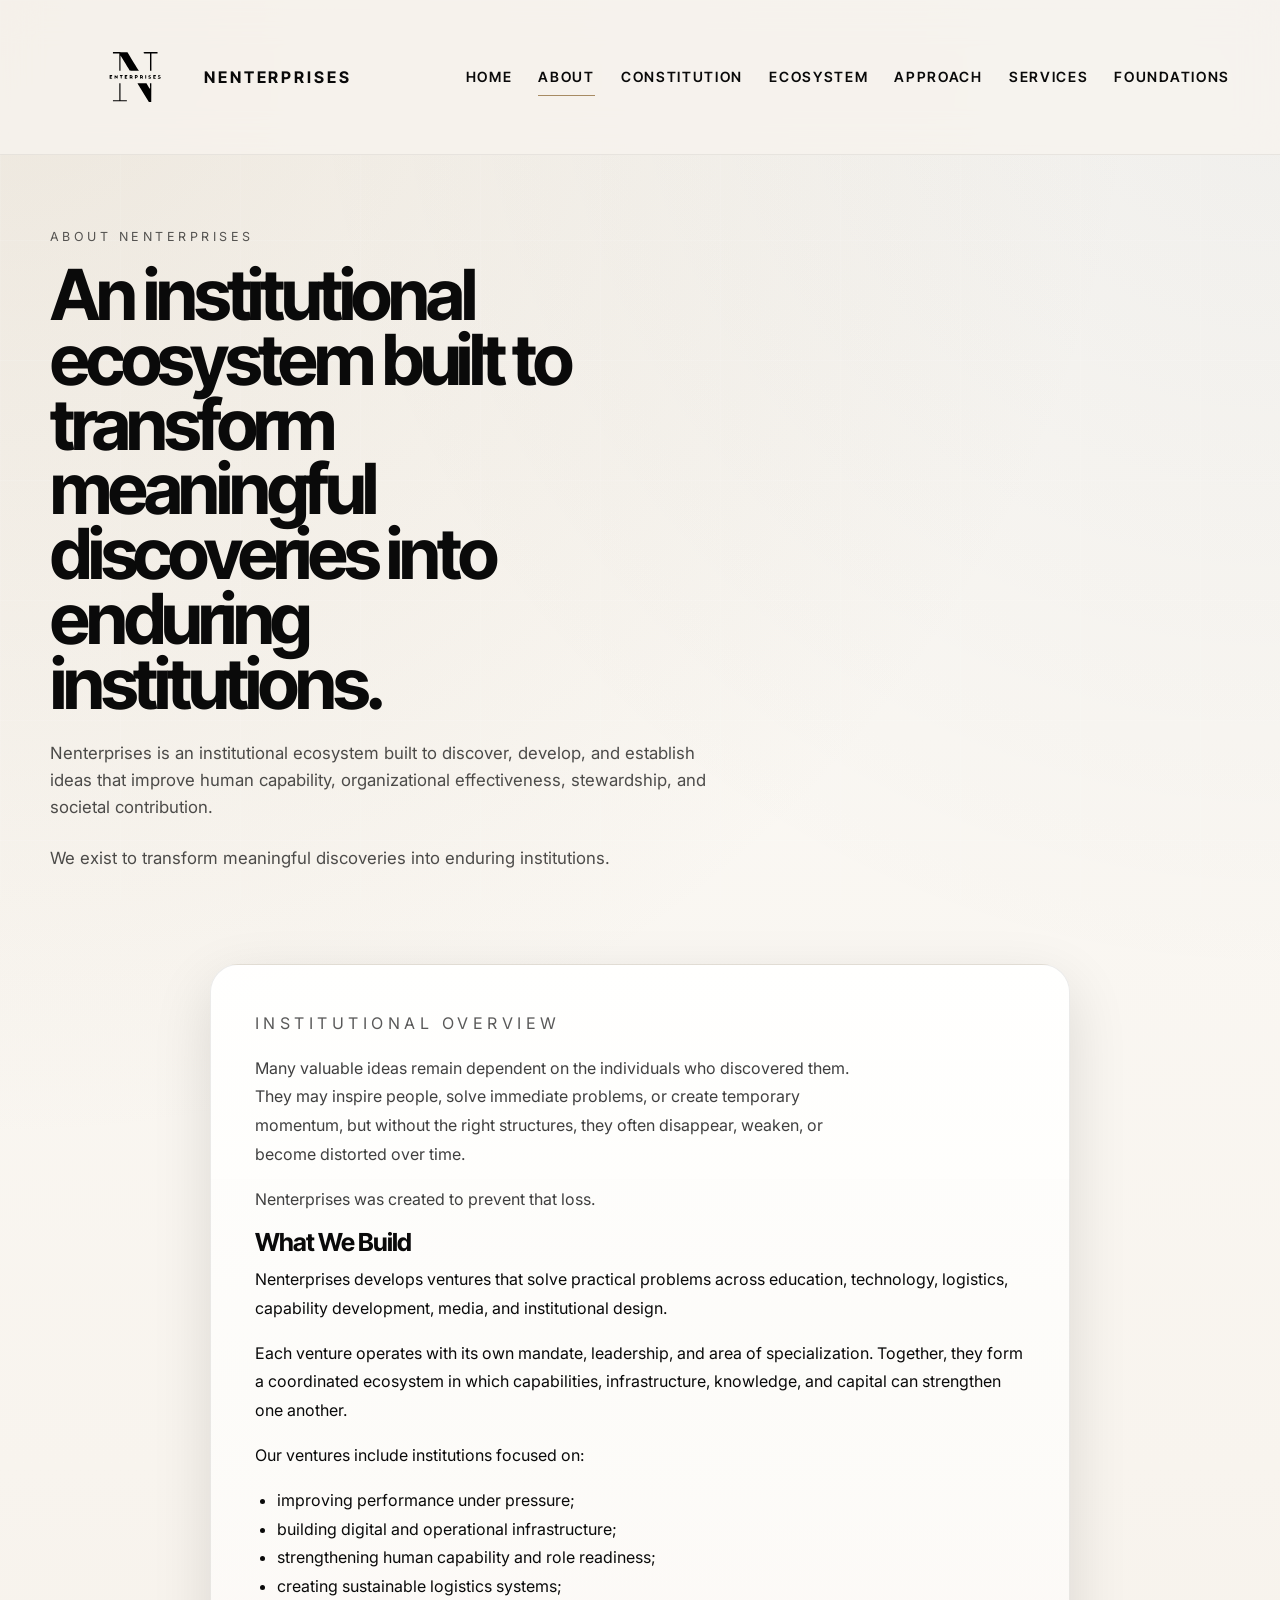
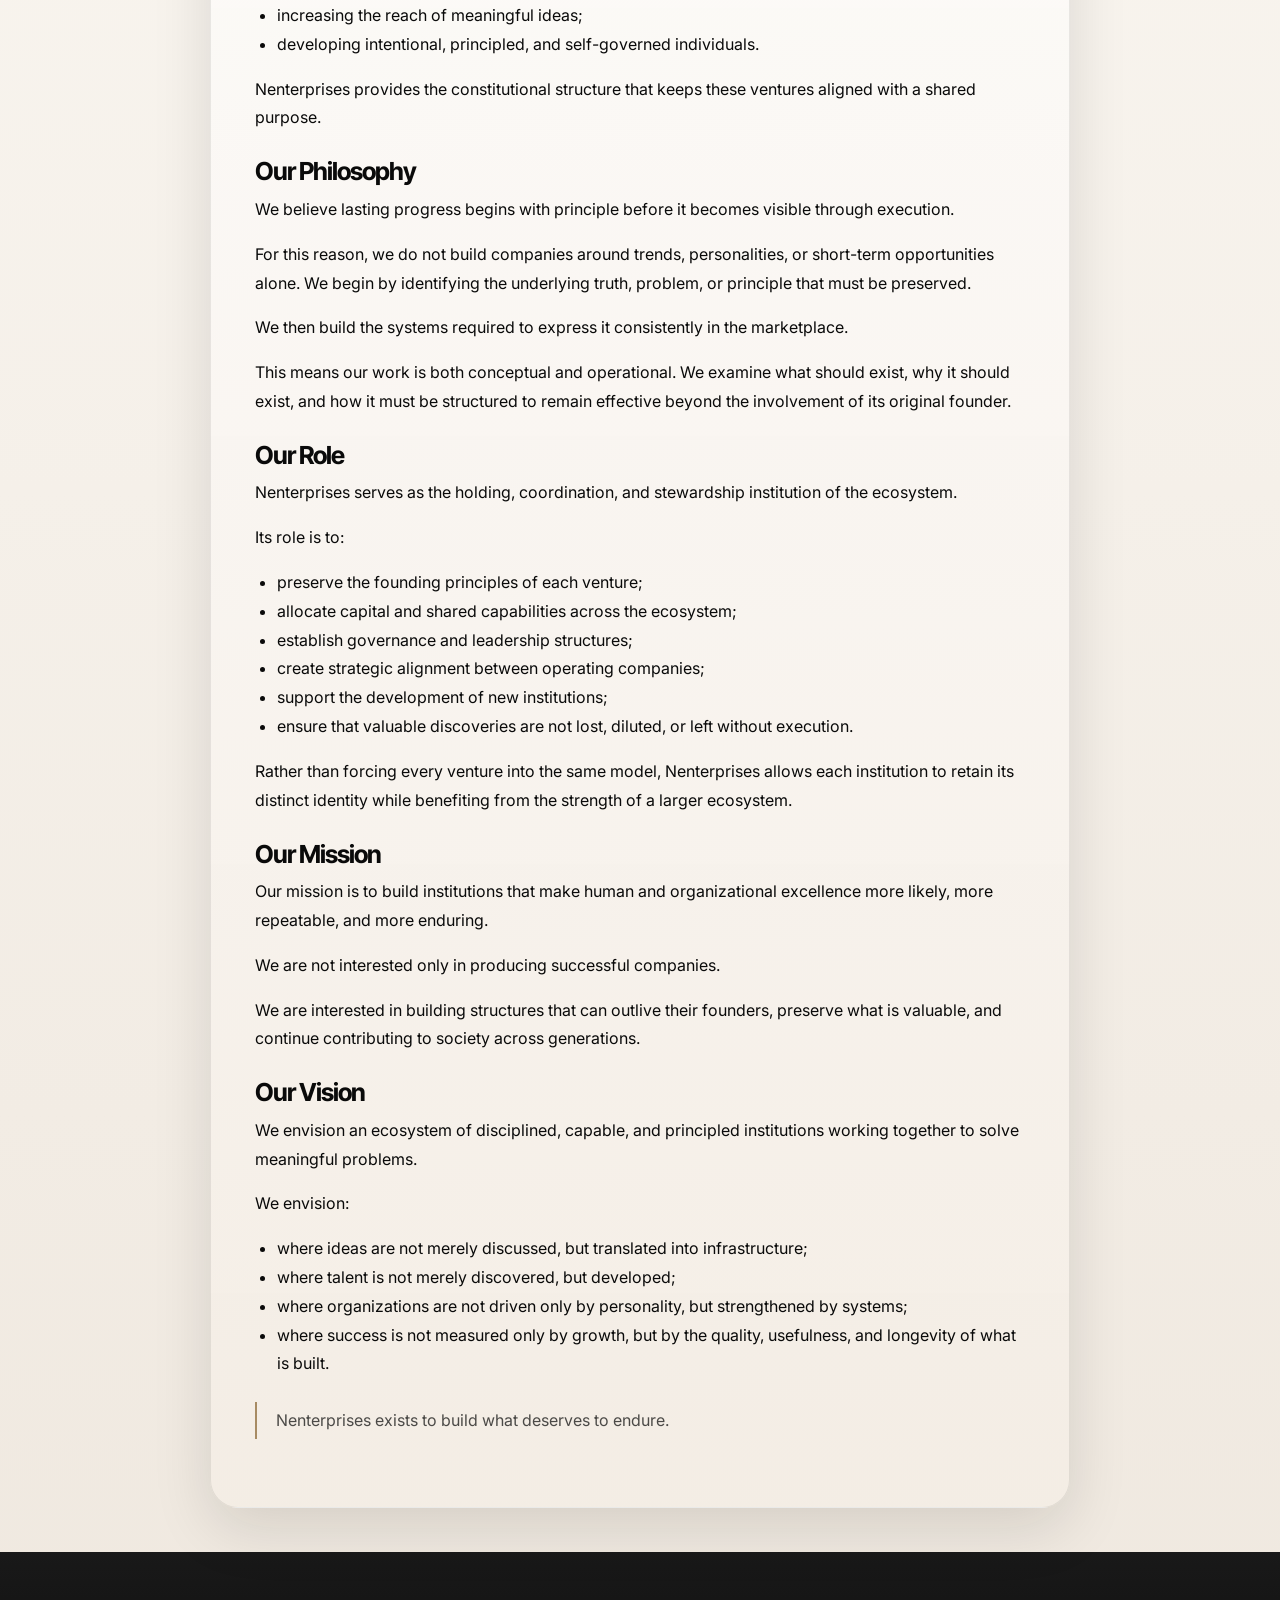
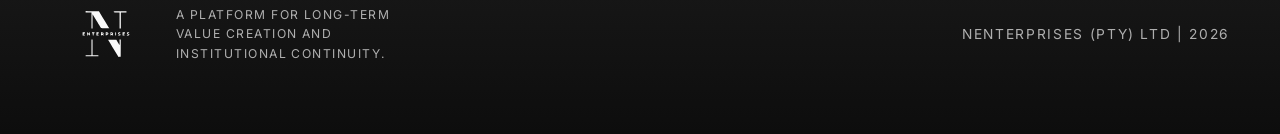
==== commit 89c46408: "Refine About page into long-form document" ====
--- a/about/index.html
+++ b/about/index.html
@@ -38,7 +38,7 @@
 
   <main id="main">
     <section class="page-hero">
-      <div class="container page-hero-shell">
+      <div class="container">
         <div data-reveal>
           <p class="eyebrow">About Nenterprises</p>
           <h1 class="page-title">An institutional ecosystem built to transform meaningful discoveries into enduring institutions.</h1>
@@ -49,24 +49,21 @@
           </p>
           <p class="page-summary">We exist to transform meaningful discoveries into enduring institutions.</p>
         </div>
-        <div class="page-aside" data-reveal>
-          <p class="panel-label">Why We Exist</p>
-          <h2>Preventing loss</h2>
-          <p>
-            Many valuable ideas remain dependent on the individuals who discovered them. They may
-            inspire people, solve immediate problems, or create temporary momentum, but without the
-            right structures, they often disappear, weaken, or become distorted over time.
-          </p>
-          <p>Nenterprises was created to prevent that loss.</p>
-        </div>
       </div>
     </section>
 
     <section class="content-section">
       <div class="container">
-        <div class="section-heading" data-reveal>
-          <p class="eyebrow">What We Build</p>
-          <h2>Ventures with distinct mandates, coordinated by one constitutional structure.</h2>
+        <article class="about-document nenterprises-prose" data-reveal>
+          <p class="eyebrow">Institutional Overview</p>
+          <p class="about-document-lead">
+            Many valuable ideas remain dependent on the individuals who discovered them. They may
+            inspire people, solve immediate problems, or create temporary momentum, but without the
+            right structures, they often disappear, weaken, or become distorted over time.
+          </p>
+          <p class="about-document-lead">Nenterprises was created to prevent that loss.</p>
+
+          <h2>What We Build</h2>
           <p>
             Nenterprises develops ventures that solve practical problems across education,
             technology, logistics, capability development, media, and institutional design.
@@ -76,47 +73,21 @@
             Together, they form a coordinated ecosystem in which capabilities, infrastructure,
             knowledge, and capital can strengthen one another.
           </p>
-        </div>
+          <p>Our ventures include institutions focused on:</p>
+          <ul>
+            <li>improving performance under pressure;</li>
+            <li>building digital and operational infrastructure;</li>
+            <li>strengthening human capability and role readiness;</li>
+            <li>creating sustainable logistics systems;</li>
+            <li>increasing the reach of meaningful ideas;</li>
+            <li>developing intentional, principled, and self-governed individuals.</li>
+          </ul>
+          <p>
+            Nenterprises provides the constitutional structure that keeps these ventures aligned
+            with a shared purpose.
+          </p>
 
-        <div class="feature-grid">
-          <article class="feature-card" data-reveal>
-            <h3>Performance Under Pressure</h3>
-            <p>Institutions focused on improving performance under pressure.</p>
-          </article>
-          <article class="feature-card" data-reveal>
-            <h3>Infrastructure</h3>
-            <p>Institutions focused on building digital and operational infrastructure.</p>
-          </article>
-          <article class="feature-card" data-reveal>
-            <h3>Capability Readiness</h3>
-            <p>Institutions focused on strengthening human capability and role readiness.</p>
-          </article>
-          <article class="feature-card" data-reveal>
-            <h3>Logistics Systems</h3>
-            <p>Institutions focused on creating sustainable logistics systems.</p>
-          </article>
-          <article class="feature-card" data-reveal>
-            <h3>Idea Reach</h3>
-            <p>Institutions focused on increasing the reach of meaningful ideas.</p>
-          </article>
-          <article class="feature-card" data-reveal>
-            <h3>Principled Development</h3>
-            <p>Institutions focused on developing intentional, principled, and self-governed individuals.</p>
-          </article>
-        </div>
-
-        <div class="parent-card" data-reveal>
-          <p class="parent-label">Shared Purpose</p>
-          <h3>Nenterprises provides the constitutional structure that keeps these ventures aligned with a shared purpose.</h3>
-        </div>
-      </div>
-    </section>
-
-    <section class="content-section">
-      <div class="container two-column-copy">
-        <article class="copy-card" data-reveal>
-          <p class="eyebrow">Our Philosophy</p>
-          <h2>Principle before execution.</h2>
+          <h2>Our Philosophy</h2>
           <p>
             We believe lasting progress begins with principle before it becomes visible through
             execution.
@@ -132,14 +103,11 @@
             why it should exist, and how it must be structured to remain effective beyond the
             involvement of its original founder.
           </p>
-        </article>
 
-        <article class="copy-card" data-reveal>
-          <p class="eyebrow">Our Role</p>
-          <h2>Holding, coordination, and stewardship.</h2>
+          <h2>Our Role</h2>
           <p>Nenterprises serves as the holding, coordination, and stewardship institution of the ecosystem.</p>
           <p>Its role is to:</p>
-          <ul class="signal-list">
+          <ul>
             <li>preserve the founding principles of each venture;</li>
             <li>allocate capital and shared capabilities across the ecosystem;</li>
             <li>establish governance and leadership structures;</li>
@@ -152,79 +120,34 @@
             institution to retain its distinct identity while benefiting from the strength of a
             larger ecosystem.
           </p>
-        </article>
-      </div>
-    </section>
 
-    <section class="content-section">
-      <div class="container two-column-copy">
-        <article class="copy-card" data-reveal>
-          <p class="eyebrow">Our Mission</p>
-          <h2>Make excellence more likely, repeatable, and enduring.</h2>
+          <h2>Our Mission</h2>
           <p>
             Our mission is to build institutions that make human and organizational excellence more
             likely, more repeatable, and more enduring.
           </p>
-        </article>
-
-        <article class="copy-card" data-reveal>
-          <p class="eyebrow">Endurance</p>
-          <h2>Structures that outlive their founders.</h2>
           <p>We are not interested only in producing successful companies.</p>
           <p>
             We are interested in building structures that can outlive their founders, preserve what
             is valuable, and continue contributing to society across generations.
           </p>
-        </article>
-      </div>
-    </section>
 
-    <section class="content-section dark-section">
-      <div class="container">
-        <div class="section-heading light-heading" data-reveal>
-          <p class="eyebrow">Our Vision</p>
-          <h2>Disciplined, capable, and principled institutions working together to solve meaningful problems.</h2>
+          <h2>Our Vision</h2>
           <p>
             We envision an ecosystem of disciplined, capable, and principled institutions working
             together to solve meaningful problems.
           </p>
-        </div>
 
-        <div class="timeline-grid">
-          <article class="timeline-card" data-reveal>
-            <span>01</span>
-            <h3>Ideas</h3>
-            <p>Where ideas are not merely discussed, but translated into infrastructure.</p>
-          </article>
-          <article class="timeline-card" data-reveal>
-            <span>02</span>
-            <h3>Talent</h3>
-            <p>Where talent is not merely discovered, but developed.</p>
-          </article>
-          <article class="timeline-card" data-reveal>
-            <span>03</span>
-            <h3>Organizations</h3>
-            <p>Where organizations are not driven only by personality, but strengthened by systems.</p>
-          </article>
-          <article class="timeline-card" data-reveal>
-            <span>04</span>
-            <h3>Success</h3>
-            <p>Where success is not measured only by growth, but by the quality, usefulness, and longevity of what is built.</p>
-          </article>
-        </div>
-      </div>
-    </section>
+          <p>We envision:</p>
+          <ul>
+            <li>where ideas are not merely discussed, but translated into infrastructure;</li>
+            <li>where talent is not merely discovered, but developed;</li>
+            <li>where organizations are not driven only by personality, but strengthened by systems;</li>
+            <li>where success is not measured only by growth, but by the quality, usefulness, and longevity of what is built.</li>
+          </ul>
 
-    <section class="cta-band">
-      <div class="container cta-band-shell" data-reveal>
-        <div>
-          <p class="eyebrow">Enduring Purpose</p>
-          <h2>Nenterprises exists to build what deserves to endure.</h2>
-        </div>
-        <div class="hero-actions">
-          <a class="button button-dark" href="../ecosystem/">Explore the ecosystem</a>
-          <a class="button button-light" href="../constitution/">Read the constitution</a>
-        </div>
+          <blockquote>Nenterprises exists to build what deserves to endure.</blockquote>
+        </article>
       </div>
     </section>
   </main>
--- a/styles.css
+++ b/styles.css
@@ -718,6 +718,27 @@
   text-transform: uppercase;
 }
 
+.about-document {
+  max-width: 860px;
+  margin: 0 auto;
+  padding: 44px;
+  border-radius: var(--radius);
+  border: 1px solid rgba(10, 10, 10, 0.08);
+  background:
+    linear-gradient(180deg, rgba(255, 255, 255, 0.92), rgba(243, 237, 228, 0.94));
+  box-shadow: var(--shadow);
+}
+
+.about-document-lead {
+  max-width: 62ch;
+  color: rgba(10, 10, 10, 0.78);
+  font-size: 1.08rem;
+}
+
+.about-document h2:first-of-type {
+  margin-top: 0;
+}
+
 .document-card strong {
   display: block;
   font-size: 1rem;
@@ -1323,6 +1344,7 @@
   .copy-card,
   .principle-card,
   .not-found-card,
+  .about-document,
   .studio-panel,
   .cta-band-shell,
   .documents-shell {
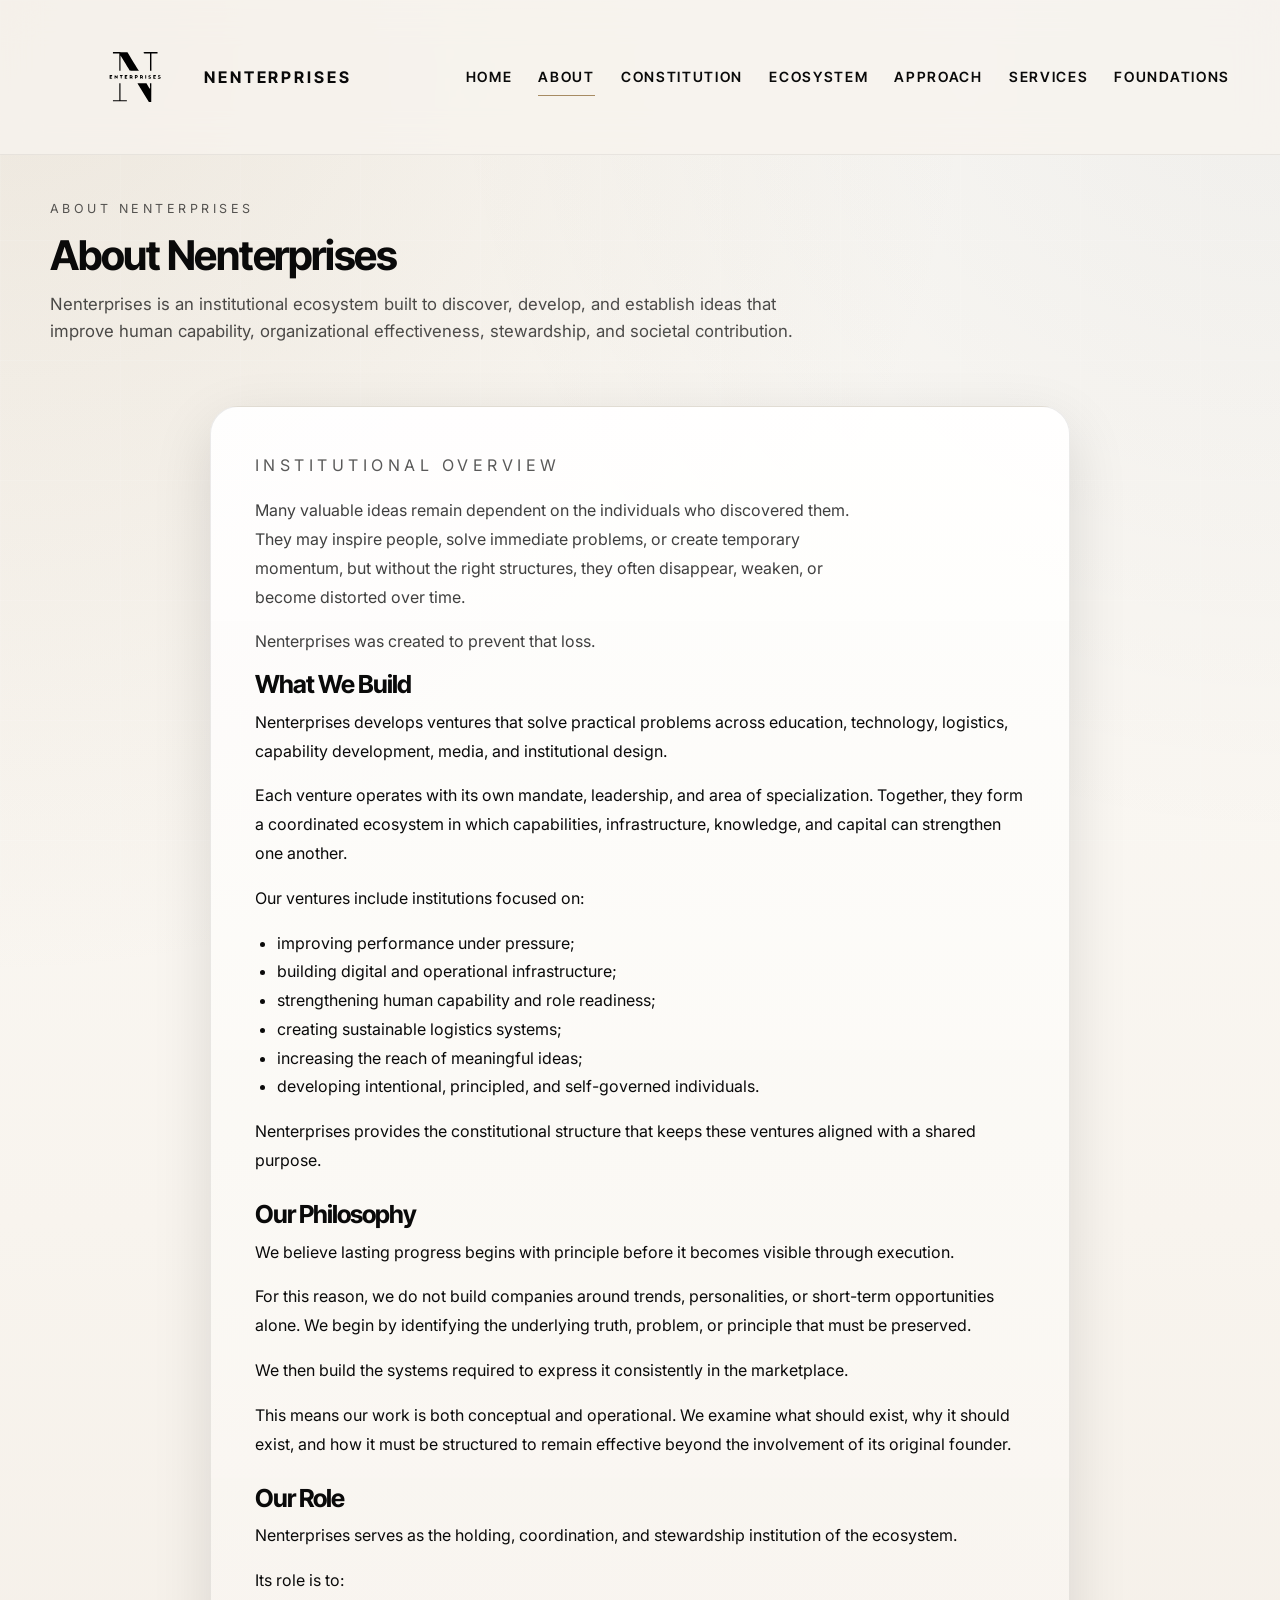
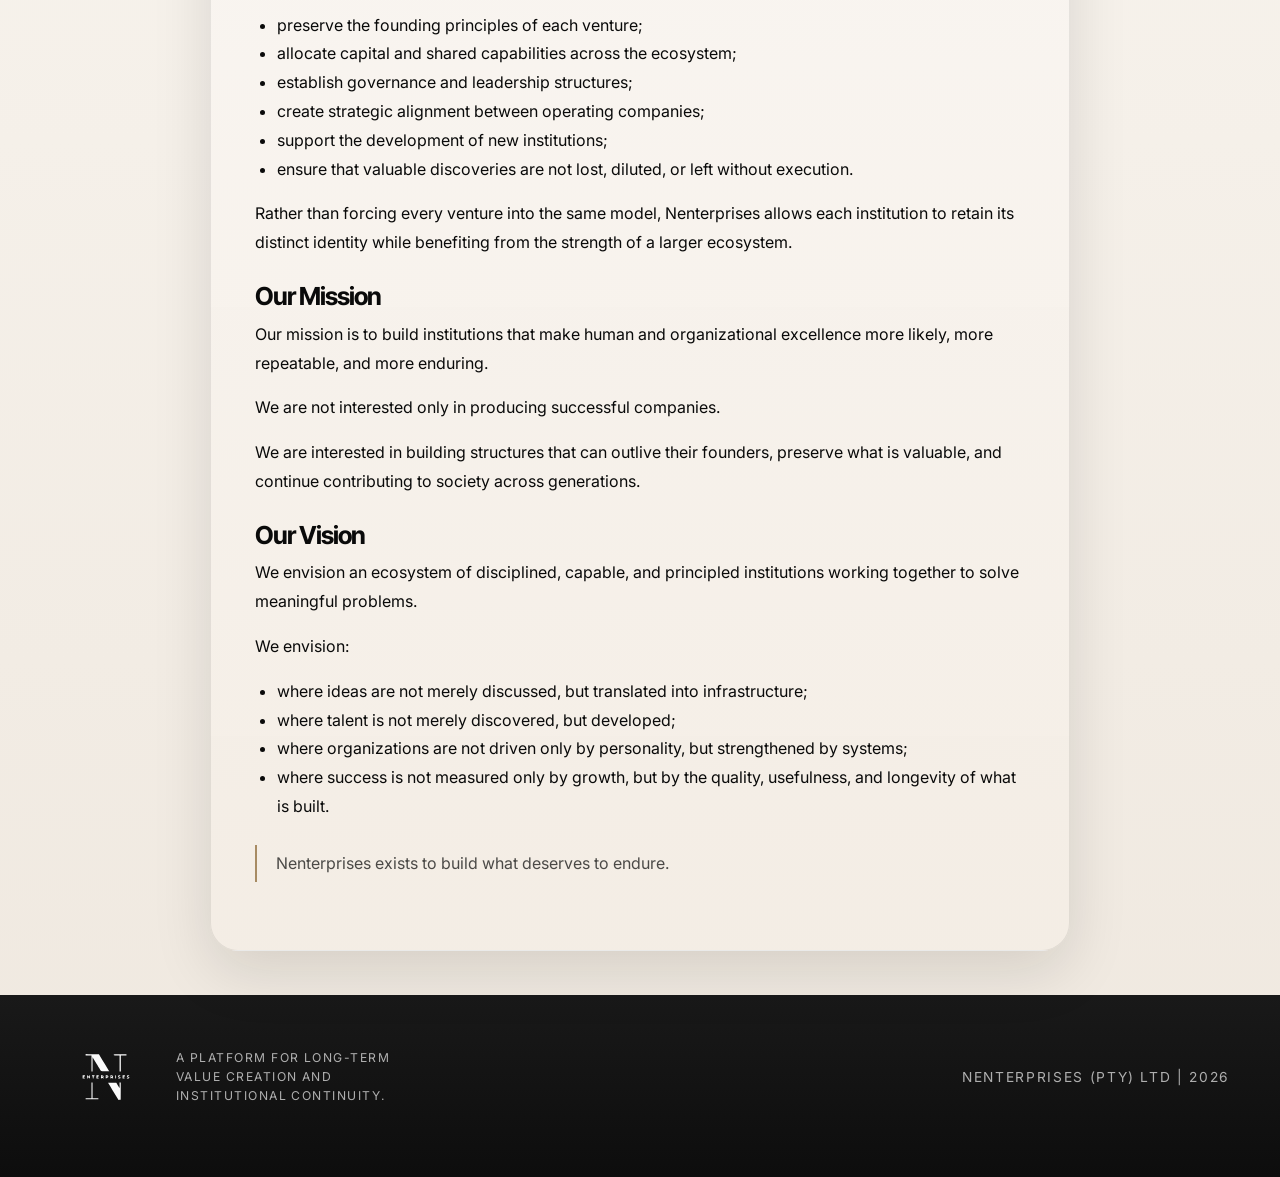
==== commit 264870e4: "Tone down About page header" ====
--- a/about/index.html
+++ b/about/index.html
@@ -37,17 +37,15 @@
   </header>
 
   <main id="main">
-    <section class="page-hero">
+    <section class="page-hero about-page-hero">
       <div class="container">
         <div data-reveal>
           <p class="eyebrow">About Nenterprises</p>
-          <h1 class="page-title">An institutional ecosystem built to transform meaningful discoveries into enduring institutions.</h1>
+          <h1 class="page-title about-page-title">About Nenterprises</h1>
           <p class="page-summary">
-            Nenterprises is an institutional ecosystem built to discover, develop, and establish
-            ideas that improve human capability, organizational effectiveness, stewardship, and
-            societal contribution.
+            Nenterprises is an institutional ecosystem built to discover, develop, and establish ideas
+            that improve human capability, organizational effectiveness, stewardship, and societal contribution.
           </p>
-          <p class="page-summary">We exist to transform meaningful discoveries into enduring institutions.</p>
         </div>
       </div>
     </section>
--- a/styles.css
+++ b/styles.css
@@ -739,6 +739,22 @@
   margin-top: 0;
 }
 
+.about-page-hero {
+  padding: 44px 0 18px;
+}
+
+.about-page-title {
+  max-width: none;
+  font-size: clamp(2rem, 3.2vw, 3rem);
+  line-height: 1.02;
+  letter-spacing: -0.03em;
+}
+
+.about-page-hero .page-summary {
+  max-width: 70ch;
+  margin-top: 14px;
+}
+
 .document-card strong {
   display: block;
   font-size: 1rem;
